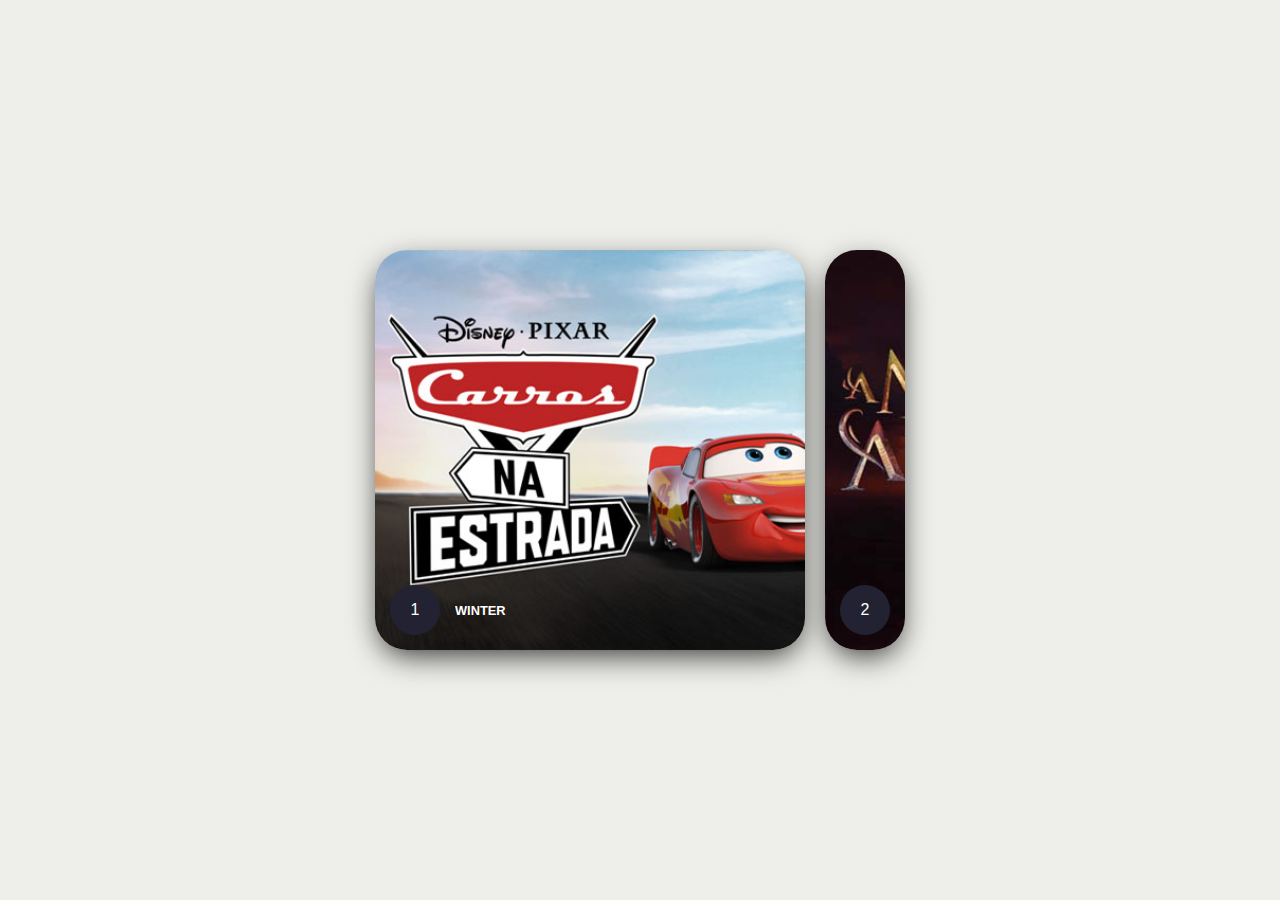
==== index.html @ 05df0d55 "primeiro commit" ====
<!DOCTYPE html>
<html lang="en">
<head>
    <meta charset="UTF-8">
    <meta name="viewport" content="width=device-width, initial-scale=1.0">
    <link rel="stylesheet" href="style.css">
    <title>Animated Flex Cards</title>
</head>
<body>
    <div class="wrapper">
        <div class="container">
            <input type="radio" name="slide" id="c1" checked>
            <label for="c1" class="card">
                <div class="row">
                    <div class="icon">1</div>
                    <div class="description">
                        <h4>Winter</h4>
                        <p>Winter has so much to offer -
                         creative activities</p>
                    </div>
                </div>
            </label>
            <input type="radio" name="slide" id="c2" >
            <label for="c2" class="card">
                <div class="row">
                    <div class="icon">2</div>
                    <div class="description">
                        <h4>Digital Technology</h4>
                        <p>Gets better every day -
                         stay tuned</p>
                    </div>
                </div>
            </label>
            <input type="radio" name="slide" id="c3" >
            <label for="c3" class="card">
                <div class="row">
                    <div class="icon">3</div>
                    <div class="description">
                        <h4>Globalization</h4>
                        <p>Help people all over the world</p>
                    </div>
                </div>
            </label>

            <input type="radio" name="slide" id="c4" >
            <label for="c4" class="card">
                <div class="row">
                    <div class="icon">4</div>
                    <div class="description">
                        <h4>New technologies</h4>
                        <p>Space engineering becomes
                         more and more advanced</p>
                    </div>
                </div>
            </label>
        </div>
    </div>
</body>
</html>
---- style.css ----
* {
    box-sizing: border-box;
    margin: 0;
    padding: 0;
    font-family: Arial, Helvetica, sans-serif;
}


body {
    background-color: #eeeeea;
}
@media (min-width:350px) {
    .wrapper {
        width: 100%;
        height: 100vh;
        display: flex;
        align-items: center;
        justify-content: center;
    }    
    .container {
        height: 250px;
        display: flex;
        flex-wrap: nowrap;
        justify-content: start;
    }
    .card {
        width: 80px;
        border-radius: .75rem;
        background-size: cover;
        cursor: pointer;
        overflow: hidden;
        border-radius: 2rem;
        margin: 5px 10px;
        display: flex;
        align-items: flex-end;
        transition: .6s cubic-bezier(.28,-0.03,0,.99);
        box-shadow: 0px 10px 30px -5px rgba(0,0,0,0.8);
    }
    
    .card > .row {
        color: white;
        display: flex;
        flex-wrap: nowrap;
    }
    
    .card > .row > .icon {
        background: #223;
        color: white;
        border-radius: 50%;
        width: 50px;
        display: flex;
        justify-content: center;
        align-items: center;
        margin: 15px;
    }
    
    .card > .row > .description {
        display: flex;
        justify-content: center;
        flex-direction: column;
        overflow: hidden;
        height: 80px;
        width: 520px;
        opacity: 0;
        transform: translateY(30px);
        transition-delay: .3s;
        transition: all .3s ease;
    }
    
    .description p {
        color: #b0b0ba;
        padding-top: 5px;
        display: none;
    }
    
    .description h4 {
        text-transform: uppercase;
        font-size: 0.8em;
    }
    
    input {
        display: none;
    }
    
    input:checked + label {
        width: 245px;
    }
    
    input:checked + label .description {
        opacity: 1 !important;
        transform: translateY(0) !important;
    }
    
    .card[for="c1"] {
        background-image: url('./original1.jpg');
    }
    .card[for="c2"] {
        background-image: url('./original2.jpg');
    }
    .card[for="c3"] {
        background-image: url('./original3.jpg');
        display: none;
    }
    .card[for="c4"] {
        background-image: url('./original4.jpg');
        display: none;
    }
    
    
}

@media (min-width:752px) {
    
    
    .wrapper {
        width: 100%;
        height: 100vh;
        display: flex;
        align-items: center;
        justify-content: center;
    }    
    .container {
        height: 400px;
        display: flex;
        flex-wrap: nowrap;
        justify-content: start;
    }
    .card {
        width: 80px;
        border-radius: .75rem;
        background-size: cover;
        cursor: pointer;
        overflow: hidden;
        border-radius: 2rem;
        margin: 0 10px;
        display: flex;
        align-items: flex-end;
        transition: .6s cubic-bezier(.28,-0.03,0,.99);
        box-shadow: 0px 10px 30px -5px rgba(0,0,0,0.8);
    }
    
    .card > .row {
        color: white;
        display: flex;
        flex-wrap: nowrap;
    }
    
    .card > .row > .icon {
        background: #223;
        color: white;
        border-radius: 50%;
        width: 50px;
        display: flex;
        justify-content: center;
        align-items: center;
        margin: 15px;
    }
    
    .card > .row > .description {
        display: flex;
        justify-content: center;
        flex-direction: column;
        overflow: hidden;
        height: 80px;
        width: 520px;
        opacity: 0;
        transform: translateY(30px);
        transition-delay: .3s;
        transition: all .3s ease;
    }
    
    .description p {
        color: #b0b0ba;
        padding-top: 5px;
    }
    
    .description h4 {
        text-transform: uppercase;
    }
    
    input {
        display: none;
    }
    
    input:checked + label {
        width: 430px;
    }
    
    input:checked + label .description {
        opacity: 1 !important;
        transform: translateY(0) !important;
    }
    
    .card[for="c1"] {
        background-image: url('./original1.jpg');
    }
    .card[for="c2"] {
        background-image: url('./original2.jpg');
    }
    .card[for="c3"] {
        background-image: url('./original3.jpg');
    }
    .card[for="c4"] {
        background-image: url('./original4.jpg');
    }
    
    
}
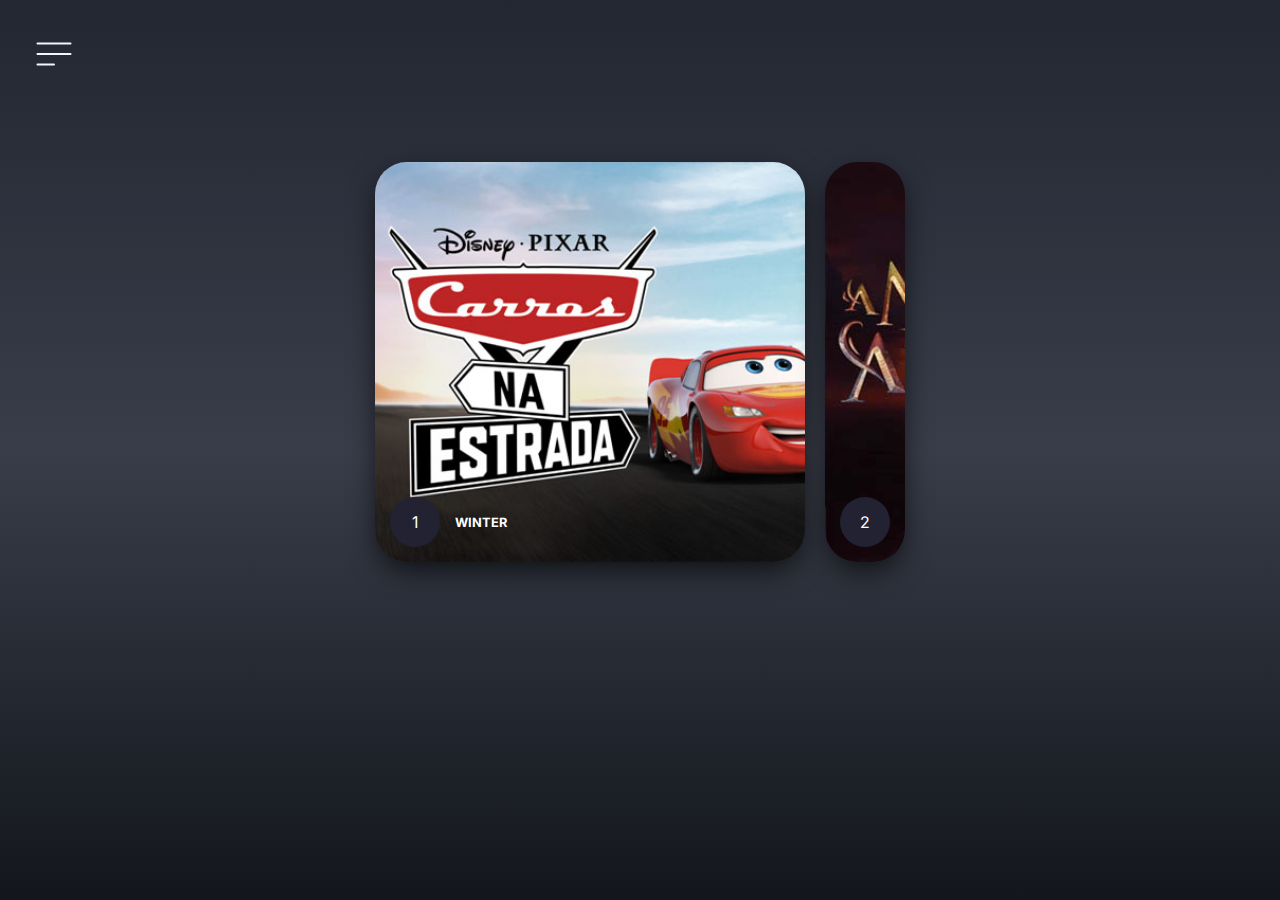
==== commit 05ded930: "finalizado menu e card" ====
--- a/index.html
+++ b/index.html
@@ -3,57 +3,80 @@
 <head>
     <meta charset="UTF-8">
     <meta name="viewport" content="width=device-width, initial-scale=1.0">
-    <link rel="stylesheet" href="style.css">
+    <link rel="stylesheet" href="body.css">
+    <link rel="stylesheet" href="card-flex-animado.css">
+    <link rel="stylesheet" href="wrapper.css">
     <title>Animated Flex Cards</title>
 </head>
 <body>
-    <div class="wrapper">
-        <div class="container">
-            <input type="radio" name="slide" id="c1" checked>
-            <label for="c1" class="card">
-                <div class="row">
-                    <div class="icon">1</div>
-                    <div class="description">
-                        <h4>Winter</h4>
-                        <p>Winter has so much to offer -
-                         creative activities</p>
+    <div class="wrapper-home">
+        <div class="home-screen screen">
+            <div class="head-wrapper">
+                <div class="menu-btn">
+                    <svg xmlns="http://www.w3.org/2000/svg" fill="none" viewBox="0 0 24 24" strokeWidth="1.5" stroke="currentColor" class="w-6 h-6">
+                        <path stroke-linecap="round" stroke-linejoin="round" d="M3.75 6.75h16.5M3.75 12h16.5m-16.5 5.25H12" />
+                      </svg>
+                </div>
+            </div>
+        </div>  
+
+        <!-- Imagem deslizante-->
+        <div class="wrapper">
+            <div class="container">
+                <input type="radio" name="slide" id="c1" checked>
+                <label for="c1" class="card">
+                    <div class="row">
+                        <div class="icon">1</div>
+                        <div class="description">
+                            <h4>Winter</h4>
+                            <p>Winter has so much to offer -
+                             creative activities</p>
+                        </div>
                     </div>
-                </div>
-            </label>
-            <input type="radio" name="slide" id="c2" >
-            <label for="c2" class="card">
-                <div class="row">
-                    <div class="icon">2</div>
-                    <div class="description">
-                        <h4>Digital Technology</h4>
-                        <p>Gets better every day -
-                         stay tuned</p>
+                </label>
+                <input type="radio" name="slide" id="c2" >
+                <label for="c2" class="card">
+                    <div class="row">
+                        <div class="icon">2</div>
+                        <div class="description">
+                            <h4>Digital Technology</h4>
+                            <p>Gets better every day -
+                             stay tuned</p>
+                        </div>
                     </div>
-                </div>
-            </label>
-            <input type="radio" name="slide" id="c3" >
-            <label for="c3" class="card">
-                <div class="row">
-                    <div class="icon">3</div>
-                    <div class="description">
-                        <h4>Globalization</h4>
-                        <p>Help people all over the world</p>
+                </label>
+                <input type="radio" name="slide" id="c3" >
+                <label for="c3" class="card">
+                    <div class="row">
+                        <div class="icon">3</div>
+                        <div class="description">
+                            <h4>Globalization</h4>
+                            <p>Help people all over the world</p>
+                        </div>
                     </div>
-                </div>
-            </label>
+                </label>
+    
+                <input type="radio" name="slide" id="c4" >
+                <label for="c4" class="card">
+                    <div class="row">
+                        <div class="icon">4</div>
+                        <div class="description">
+                            <h4>New technologies</h4>
+                            <p>Space engineering becomes
+                             more and more advanced</p>
+                        </div>
+                    </div>
+                </label>
+            </div>
+        </div>
+        <!-- fim da imagem deslizante-->
 
-            <input type="radio" name="slide" id="c4" >
-            <label for="c4" class="card">
-                <div class="row">
-                    <div class="icon">4</div>
-                    <div class="description">
-                        <h4>New technologies</h4>
-                        <p>Space engineering becomes
-                         more and more advanced</p>
-                    </div>
-                </div>
-            </label>
-        </div>
+
+
     </div>
+    
+
+
+    
 </body>
 </html>
--- a/body.css
+++ b/body.css
@@ -0,0 +1,10 @@
+@import url(https://fonts.googleapis.com/css?family=Inter:100,200,300,regular,500,600,700,800,900);
+*{
+    margin: 0;
+    padding: 0;
+    box-sizing: border-box;
+    font-family: "Inter", sans-serif;
+}
+body{
+    background-image: linear-gradient(#232732,#393d49,#13161c);
+}--- a/card-flex-animado.css
+++ b/card-flex-animado.css
@@ -0,0 +1,196 @@
+/*Flex card animado para celular*/
+@media (min-width:350px) {
+    .wrapper {
+        width: 100%;
+        display: flex;
+        align-items: center;
+        justify-content: center;
+        margin-top: 50px;
+    }    
+    .container {
+        height: 250px;
+        display: flex;
+        flex-wrap: nowrap;
+        justify-content: start;
+    }
+    .card {
+        width: 80px;
+        border-radius: .75rem;
+        background-size: cover;
+        cursor: pointer;
+        overflow: hidden;
+        border-radius: 2rem;
+        margin: 5px 10px;
+        display: flex;
+        align-items: flex-end;
+        transition: .6s cubic-bezier(.28,-0.03,0,.99);
+        box-shadow: 0px 10px 30px -5px rgba(0,0,0,0.8);
+    }
+    
+    .card > .row {
+        color: white;
+        display: flex;
+        flex-wrap: nowrap;
+    }
+    
+    .card > .row > .icon {
+        background: #223;
+        color: white;
+        border-radius: 50%;
+        width: 50px;
+        display: flex;
+        justify-content: center;
+        align-items: center;
+        margin: 15px;
+    }
+    
+    .card > .row > .description {
+        display: flex;
+        justify-content: center;
+        flex-direction: column;
+        overflow: hidden;
+        height: 80px;
+        width: 520px;
+        opacity: 0;
+        transform: translateY(30px);
+        transition-delay: .3s;
+        transition: all .3s ease;
+    }
+    
+    .description p {
+        color: #b0b0ba;
+        padding-top: 5px;
+        display: none;
+    }
+    
+    .description h4 {
+        text-transform: uppercase;
+        font-size: 0.8em;
+    }
+    
+    input {
+        display: none;
+    }
+    
+    input:checked + label {
+        width: 245px;
+    }
+    
+    input:checked + label .description {
+        opacity: 1 !important;
+        transform: translateY(0) !important;
+    }
+    
+    .card[for="c1"] {
+        background-image: url('./original1.jpg');
+    }
+    .card[for="c2"] {
+        background-image: url('./original2.jpg');
+    }
+    .card[for="c3"] {
+        background-image: url('./original3.jpg');
+        display: none;
+    }
+    .card[for="c4"] {
+        background-image: url('./original4.jpg');
+        display: none;
+    }
+    
+}
+/*flex card animado para tablet*/
+@media (min-width:752px) {
+    .wrapper {
+        width: 100%;
+        display: flex;
+        align-items: center;
+        justify-content: center;
+        margin-top: 50px;
+    }    
+    .container {
+        height: 400px;
+        display: flex;
+        flex-wrap: nowrap;
+        justify-content: start;
+    }
+    .card {
+        width: 80px;
+        border-radius: .75rem;
+        background-size: cover;
+        cursor: pointer;
+        overflow: hidden;
+        border-radius: 2rem;
+        margin: 0 10px;
+        display: flex;
+        align-items: flex-end;
+        transition: .6s cubic-bezier(.28,-0.03,0,.99);
+        box-shadow: 0px 10px 30px -5px rgba(0,0,0,0.8);
+    }
+    
+    .card > .row {
+        color: white;
+        display: flex;
+        flex-wrap: nowrap;
+    }
+    
+    .card > .row > .icon {
+        background: #223;
+        color: white;
+        border-radius: 50%;
+        width: 50px;
+        display: flex;
+        justify-content: center;
+        align-items: center;
+        margin: 15px;
+    }
+    
+    .card > .row > .description {
+        display: flex;
+        justify-content: center;
+        flex-direction: column;
+        overflow: hidden;
+        height: 80px;
+        width: 520px;
+        opacity: 0;
+        transform: translateY(30px);
+        transition-delay: .3s;
+        transition: all .3s ease;
+    }
+    
+    .description p {
+        color: #b0b0ba;
+        padding-top: 5px;
+    }
+    
+    .description h4 {
+        text-transform: uppercase;
+    }
+    
+    input {
+        display: none;
+    }
+    
+    input:checked + label {
+        width: 430px;
+    }
+    
+    input:checked + label .description {
+        opacity: 1 !important;
+        transform: translateY(0) !important;
+    }
+    
+    .card[for="c1"] {
+        background-image: url('./original1.jpg');
+    }
+    .card[for="c2"] {
+        background-image: url('./original2.jpg');
+    }
+    .card[for="c3"] {
+        background-image: url('./original3.jpg');
+    }
+    .card[for="c4"] {
+        background-image: url('./original4.jpg');
+    }
+    
+    
+}
+
--- a/wrapper.css
+++ b/wrapper.css
@@ -0,0 +1,14 @@
+
+.wrapper-home{
+    height: 100vh;
+    width: 100%;    
+}
+/* menu*/
+.head-wrapper{
+    padding:  30px;
+}
+.menu-btn{
+    width: 3rem;
+    color: aliceblue;
+    cursor: pointer;
+}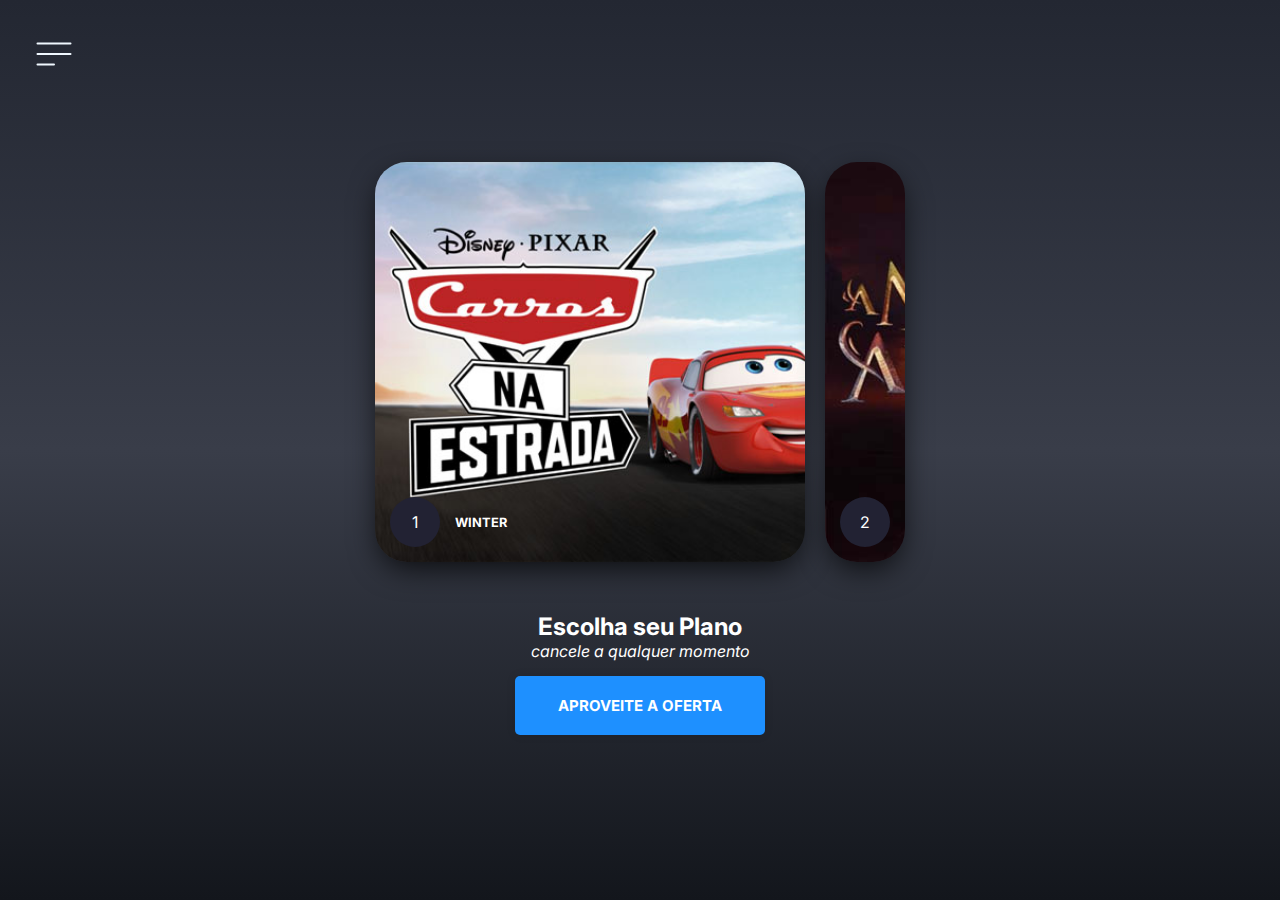
==== commit a6d4a36e: "botao - adicionado um botão" ====
--- a/index.html
+++ b/index.html
@@ -68,15 +68,16 @@
                     </div>
                 </label>
             </div>
+        </div><!-- fim da imagem deslizante-->
+        <!-- [Titulo] -->
+        <div class="titulo">
+            <h2>Escolha seu Plano</h2>
+            <p>cancele a qualquer momento</p>
+            <a href="#" class="btn">Aproveite a oferta</a>
         </div>
-        <!-- fim da imagem deslizante-->
-
-
-
+        <!-- [Final-Titulo] -->
+        
     </div>
-    
-
-
     
 </body>
 </html>
--- a/body.css
+++ b/body.css
@@ -1,10 +1,50 @@
-@import url(https://fonts.googleapis.com/css?family=Inter:100,200,300,regular,500,600,700,800,900);
-*{
+@import url('https://fonts.googleapis.com/css2?family=Inter:wght@100;200;300;400;500;600;700;800;900&display=swap');
+
+* {
     margin: 0;
     padding: 0;
     box-sizing: border-box;
     font-family: "Inter", sans-serif;
 }
-body{
-    background-image: linear-gradient(#232732,#393d49,#13161c);
-}+
+body {
+    background-image: linear-gradient(#232732, #393d49, #13161c);
+    color: white;
+}
+
+.titulo {
+    margin-top: 50px;
+    text-align: center;
+    
+}
+
+.titulo h2 {
+    font-size: 1.5em;
+}
+
+.titulo p {
+    font-style: italic;
+    font-weight: 400;
+}
+
+.btn {
+    margin-top: 15px;
+    display: inline-block;
+    font-size: 15px;
+    font-weight: bold;
+    background: #1e90ff;
+    width: 250px;
+    padding: 20px;
+    text-align: center;
+    text-decoration: none;
+    text-transform: uppercase;
+    color: white;
+    border-radius: 5px;
+    cursor: pointer;
+    box-shadow: 0 0 10px rgba(0, 0, 0, 0.1); /* offsetX offsetY blurRadius cor */
+    transition: box-shadow 0.3s; /* Transição suave */
+}
+
+.btn:hover {
+    box-shadow: 0 0 20px rgba(0, 0, 0, 0.5); /* Aumenta a sombra no hover */
+}
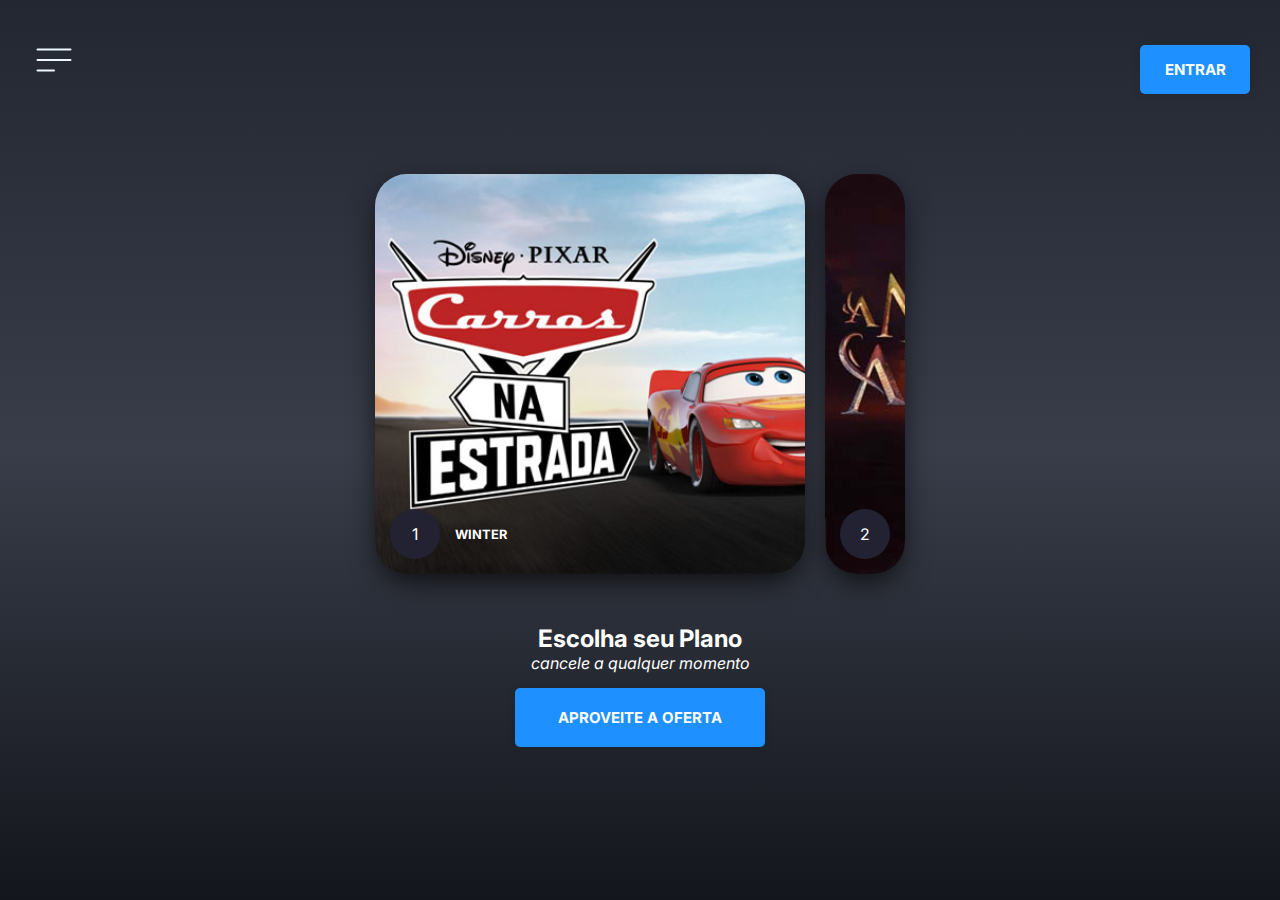
==== commit cccfe000: "menu - Login" ====
--- a/index.html
+++ b/index.html
@@ -17,11 +17,11 @@
                         <path stroke-linecap="round" stroke-linejoin="round" d="M3.75 6.75h16.5M3.75 12h16.5m-16.5 5.25H12" />
                       </svg>
                 </div>
+                <a href="#" class="btn-entrar">Entrar</a>
             </div>
         </div>  
-
-        <!-- Imagem deslizante-->
-        <div class="wrapper">
+         <!-- Imagem deslizante-->
+         <div class="wrapper">
             <div class="container">
                 <input type="radio" name="slide" id="c1" checked>
                 <label for="c1" class="card">
@@ -77,6 +77,7 @@
         </div>
         <!-- [Final-Titulo] -->
         
+       
     </div>
     
 </body>
--- a/body.css
+++ b/body.css
@@ -26,6 +26,29 @@
     font-style: italic;
     font-weight: 400;
 }
+/*Botão entrar ou de Login*/
+.btn-entrar {
+    margin-top: 15px;
+    display: inline-block;
+    font-size: 15px;
+    font-weight: bold;
+    background: #1e90ff;
+    width: 110px;
+    padding: 15px;
+    text-align: center;
+    text-decoration: none;
+    text-transform: uppercase;
+    color: white;
+    border-radius: 5px;
+    cursor: pointer;
+    box-shadow: 0 0 10px rgba(0, 0, 0, 0.1); /* offsetX offsetY blurRadius cor */
+    transition: box-shadow 0.3s; /* Transição suave */
+}
+
+.btn-entar:hover {
+    box-shadow: 0 0 20px rgba(0, 0, 0, 0.5); /* Aumenta a sombra no hover */
+}
+
 
 .btn {
     margin-top: 15px;
--- a/card-flex-animado.css
+++ b/card-flex-animado.css
@@ -1,5 +1,5 @@
 /*Flex card animado para celular*/
-@media (min-width:350px) {
+@media (min-width:320px) {
     .wrapper {
         width: 100%;
         display: flex;
--- a/wrapper.css
+++ b/wrapper.css
@@ -6,6 +6,9 @@
 /* menu*/
 .head-wrapper{
     padding:  30px;
+    display: flex;
+    align-items: center;
+    justify-content: space-between;
 }
 .menu-btn{
     width: 3rem;
